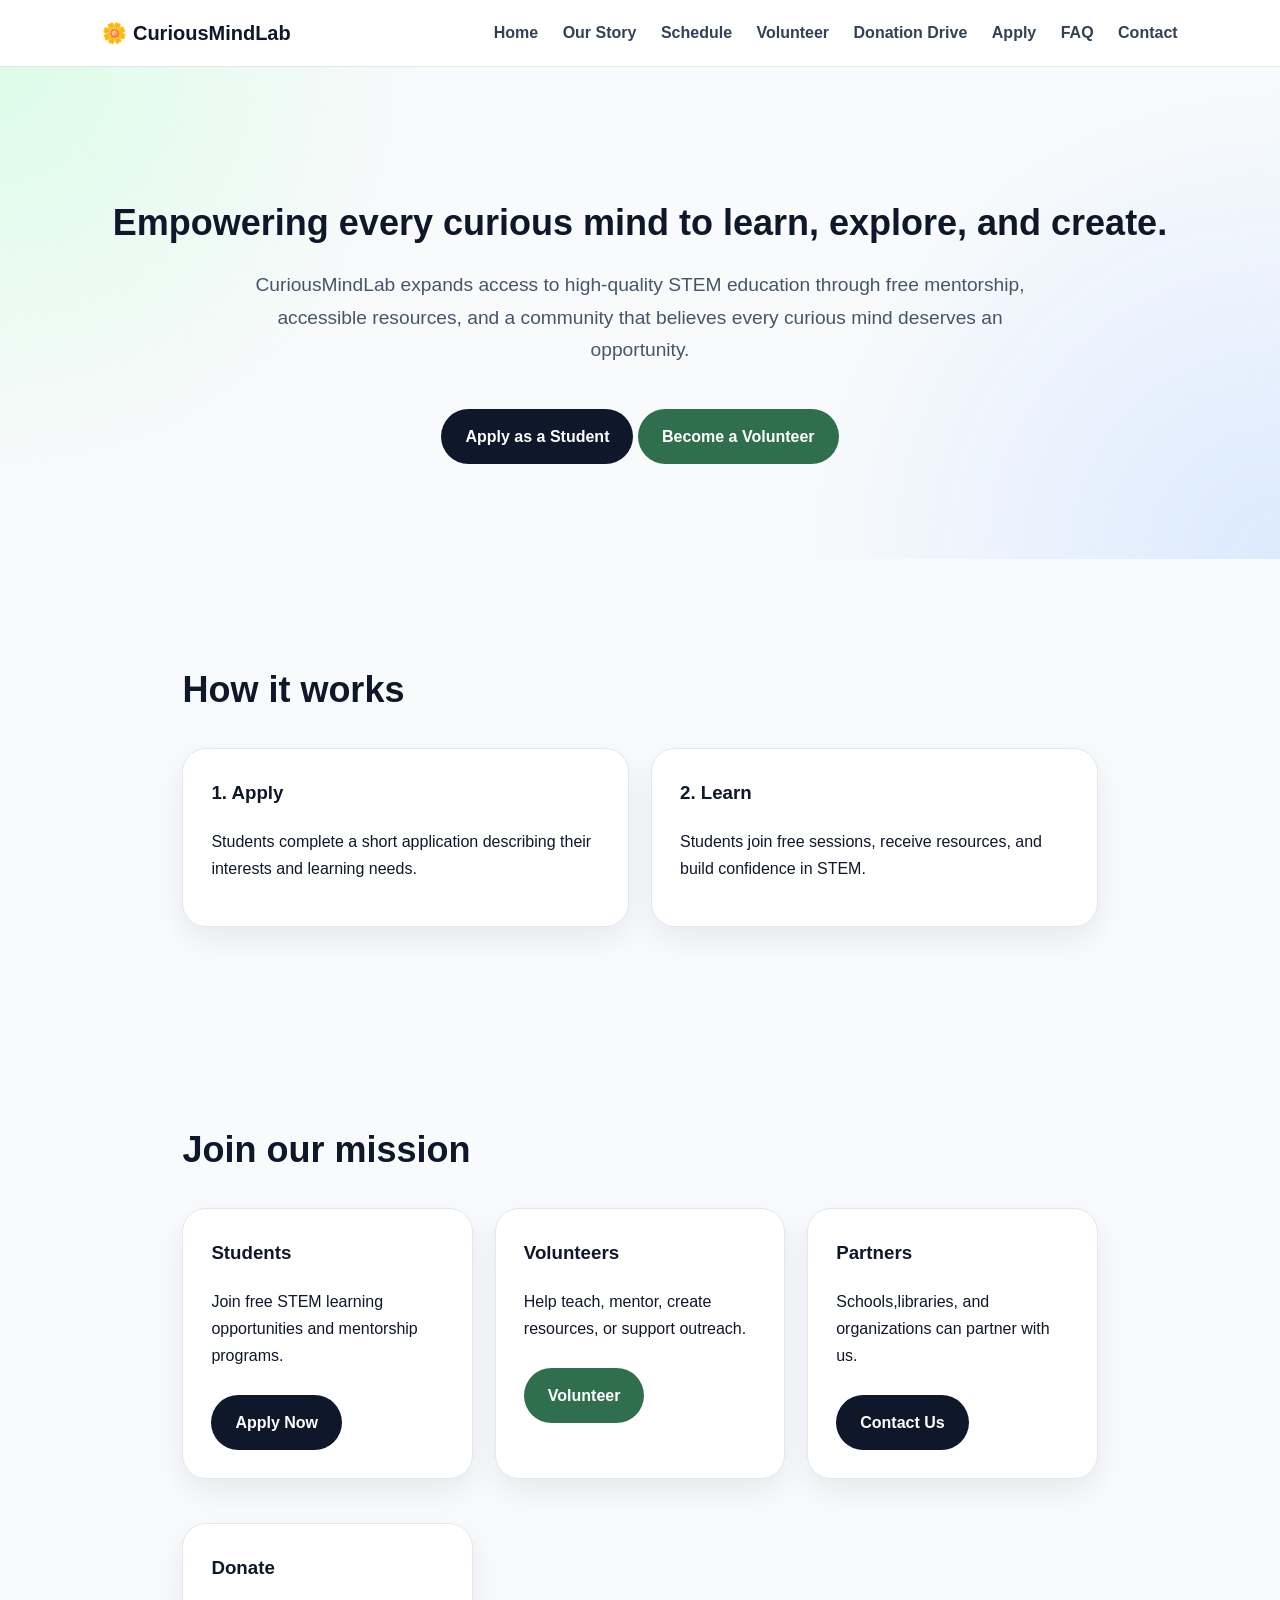
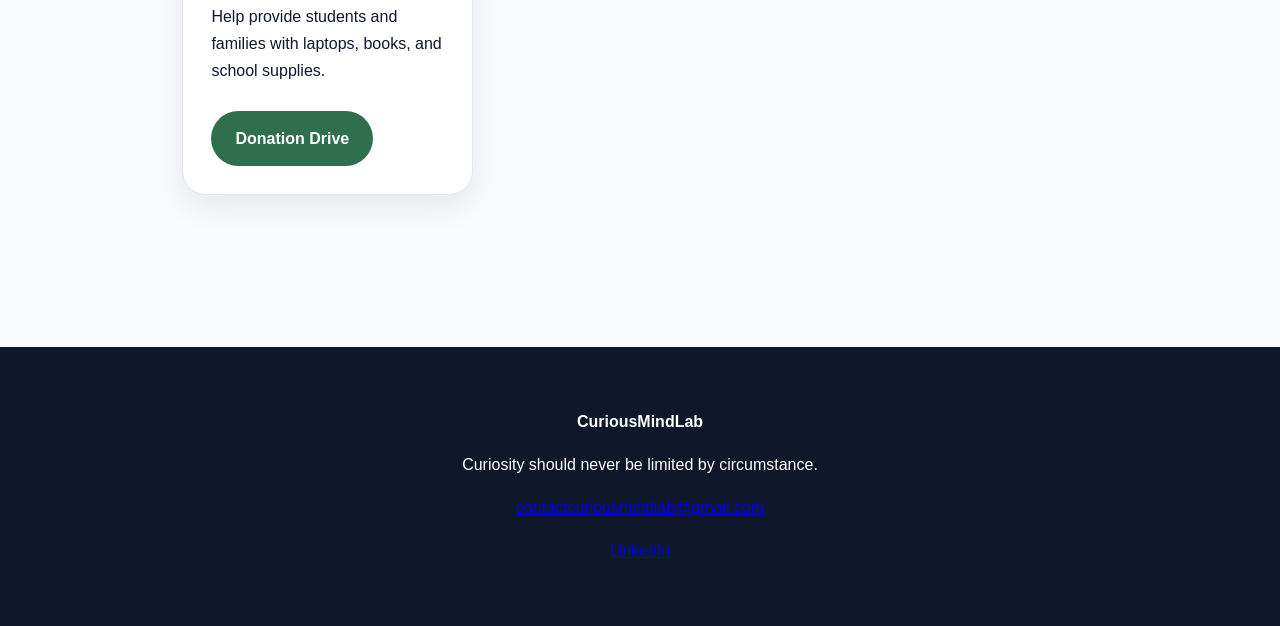
==== index.html @ 794e4cc2 "Update index.html" ====
<!DOCTYPE html>
<html lang="en">
<head>
  <meta charset="UTF-8">
  <meta name="viewport" content="width=device-width, initial-scale=1.0">
  <title>CuriousMindLab</title>
  <link rel="stylesheet" href="style.css">
</head>
<body>

<nav>
  <a class="logo" href="index.html">🌼 CuriousMindLab</a>
  <button class="menu-btn" onclick="toggleMenu()">☰</button>
  <div class="nav-links" id="navLinks">
    <a href="index.html">Home</a>
    <a href="about.html">Our Story</a>
    <a href="schedule.html">Schedule</a>
    <a href="volunteer.html">Volunteer</a>
    <a href="donate.html">Donation Drive</a>
    <a href="signup.html">Apply</a>
    <a href="faq.html">FAQ</a>
    <a href="contact.html">Contact</a>
  </div>
</nav>

<div class="hero">
  <h2> Empowering every curious mind to learn, explore, and create.</h2>
  <p>
    CuriousMindLab expands access to high-quality STEM education through free
    mentorship, accessible resources, and a community that believes every curious
    mind deserves an opportunity.
  </p>
  <a class="btn" href="https://forms.gle/caMmBNSW3dNx5VDV8" target="_blank">Apply as a Student</a>
  <a class="btn green" href="https://forms.gle/sJ379AuczvffEJZz8" target="_blank">Become a Volunteer</a>
</div>

<section>
  <h2>How it works</h2>
  <div class="grid">
    <div class="card"><h3>1. Apply</h3><p>Students complete a short application describing their interests and learning needs.</p></div>
    <div class="card"><h3>2. Learn</h3><p>Students join free sessions, receive resources, and build confidence in STEM.</p></div>
  </div>
</section>

<section>
  <h2>Join our mission</h2>
  <div class="grid">
    <div class="card">
      <h3>Students</h3>
      <p>Join free STEM learning opportunities and mentorship programs.</p>
      <a class="btn" href="https://forms.gle/caMmBNSW3dNx5VDV8" target="_blank">Apply Now</a>
    </div>
    <div class="card">
      <h3>Volunteers</h3>
      <p>Help teach, mentor, create resources, or support outreach.</p>
      <a class="btn green" href="https://forms.gle/sJ379AuczvffEJZz8" target="_blank">Volunteer</a>
    </div>
    <div class="card">
      <h3>Partners</h3>
      <p>Schools,libraries, and organizations can partner with us.</p>
      <a class="btn" href="contact.html">Contact Us</a>
    </div>
    <div class="card">
      <h3>Donate</h3>
      <p>Help provide students and families with laptops, books, and school supplies.</p>
      <a class="btn green" href="donate.html">Donation Drive</a>
    </div>
  </div>
</section>

<footer>
  <p><strong>CuriousMindLab</strong></p>
  <p>Curiosity should never be limited by circumstance.</p>
  <p>
    <a href="mailto:contactcuriousmindlab@gmail.com">
      contactcuriousmindlab@gmail.com
    </a>
  </p>
  <p>
    <a
      href="https://www.linkedin.com/company/curiousmindlab/"
      target="_blank"
      rel="noopener noreferrer"
    >
      LinkedIn
    </a>
  </p>
</footer>

<script src="script.js"></script>
</body>
</html>
---- style.css ----
*{box-sizing:border-box}
body{margin:0;font-family:Arial,sans-serif;background:#f8fafc;color:#0f172a;line-height:1.7}
.banner{background:#0f172a;color:white;text-align:center;padding:12px 16px;font-weight:700}
nav{background:white;border-bottom:1px solid #e2e8f0;padding:16px 8%;display:flex;justify-content:space-between;align-items:center;position:sticky;top:0;z-index:100}
.logo{font-weight:900;font-size:1.25rem;color:#0f172a;text-decoration:none}
.nav-links a{margin-left:20px;text-decoration:none;color:#334155;font-weight:700}
.menu-btn{display:none;background:none;border:none;font-size:1.8rem;cursor:pointer}
.hero{padding:95px 8%;text-align:center;background:radial-gradient(circle at top left,#dcfce7,transparent 30%),radial-gradient(circle at bottom right,#dbeafe,transparent 35%),#f8fafc}
.hero h1{font-size:clamp(2.7rem,7vw,5.6rem);line-height:1.04;margin:0 0 24px;letter-spacing:-2px}
.hero p{max-width:820px;margin:0 auto 32px;font-size:1.2rem;color:#475569}
section,.container{max-width:1120px;margin:auto;padding:70px 8%}
h1{font-size:3rem;line-height:1.1}
h2{font-size:2.25rem;margin-bottom:16px}
.btn{display:inline-block;padding:14px 24px;border-radius:999px;background:#0f172a;color:white;text-decoration:none;font-weight:800;margin-top:10px}
.btn.green{background:#2f6f4e}
.grid{display:grid;grid-template-columns:repeat(auto-fit,minmax(230px,1fr));gap:22px;margin-top:28px}
.card{background:white;padding:28px;border-radius:24px;border:1px solid #e2e8f0;box-shadow:0 12px 30px rgba(15,23,42,.07);margin-bottom:22px}
.card h3{margin-top:0}
footer{background:#0f172a;color:white;text-align:center;padding:45px 8%;margin-top:60px}
@media(max-width:768px){
nav{padding:15px 6%}
.menu-btn{display:block}
.nav-links{display:none;position:absolute;top:60px;left:0;width:100%;background:white;border-bottom:1px solid #e2e8f0;padding:18px 0;text-align:center}
.nav-links.active{display:block}
.nav-links a{display:block;margin:14px 0}
.hero{padding:70px 6%}
.hero h1{font-size:2.6rem}
.hero p{font-size:1.05rem}
section,.container{padding:50px 6%}
h1{font-size:2.4rem}
h2{font-size:1.9rem}
.btn{display:block;width:100%;max-width:320px;margin:12px auto;text-align:center}
}
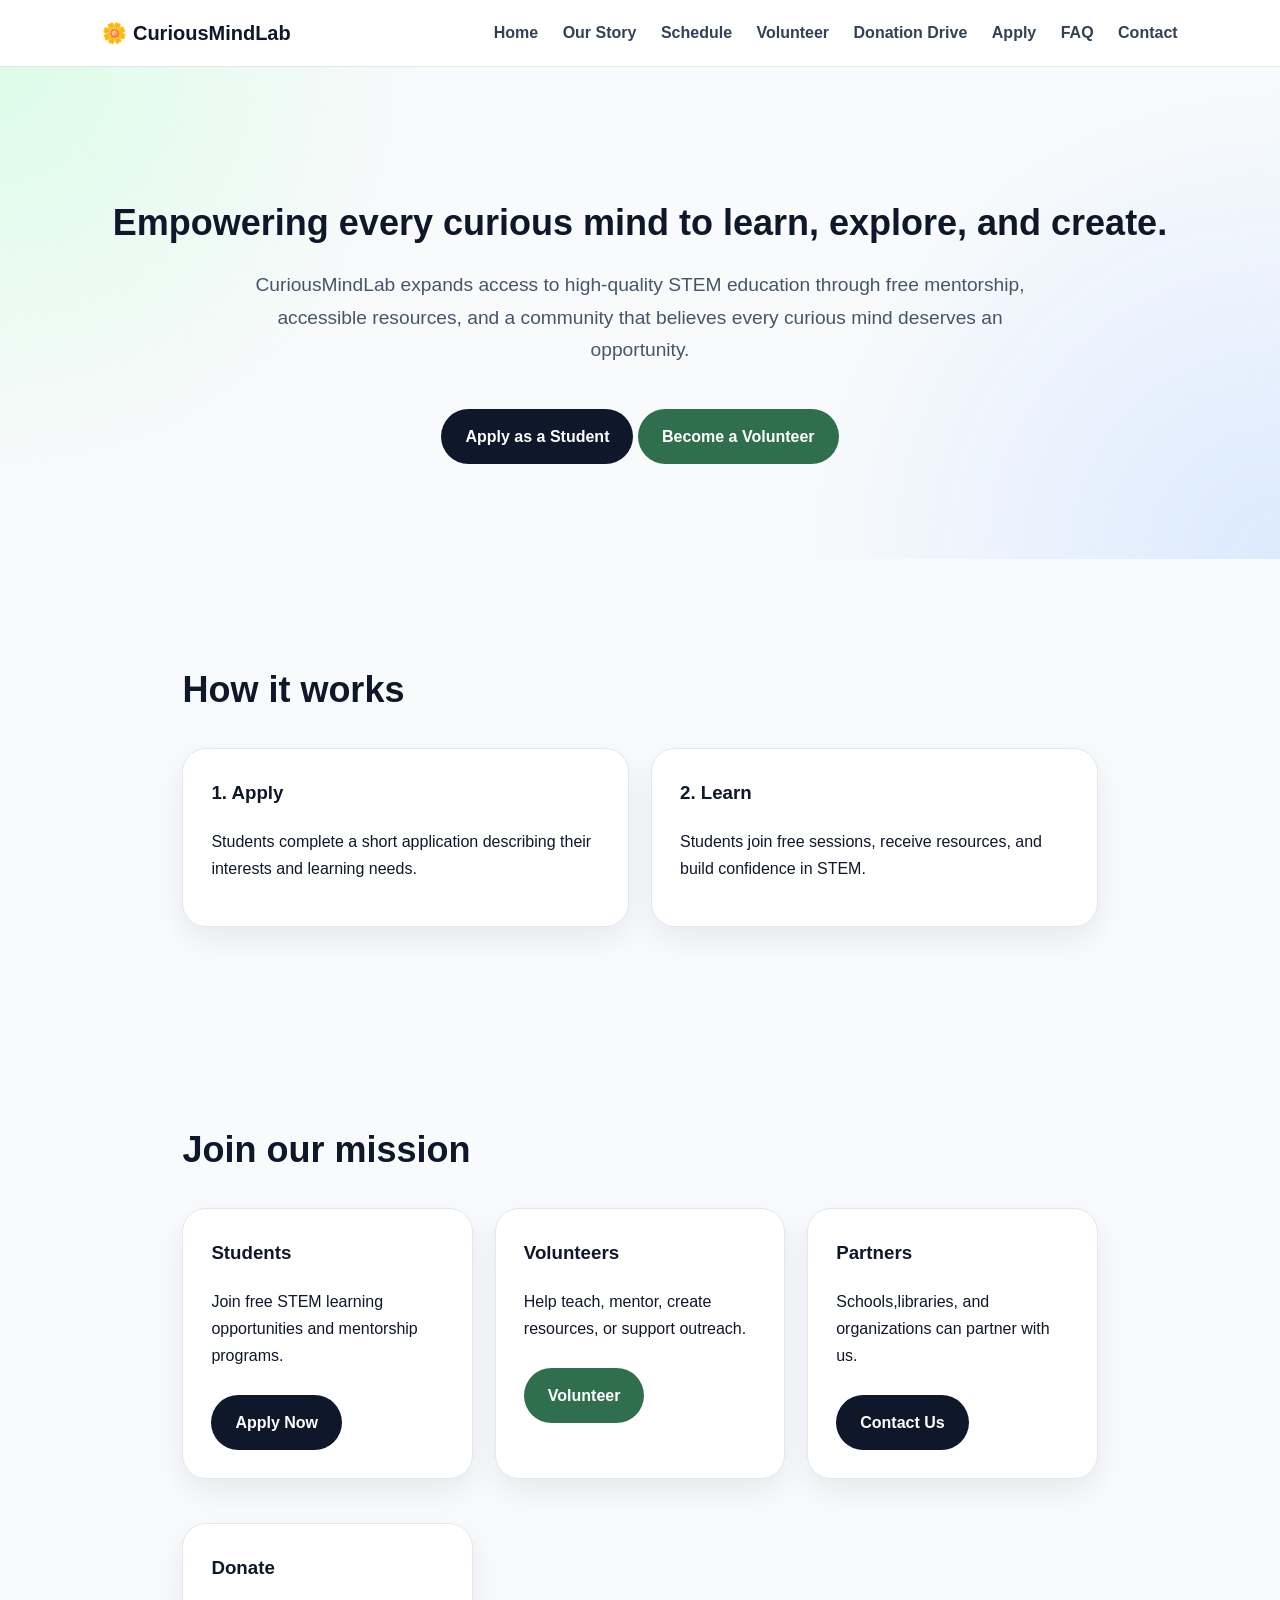
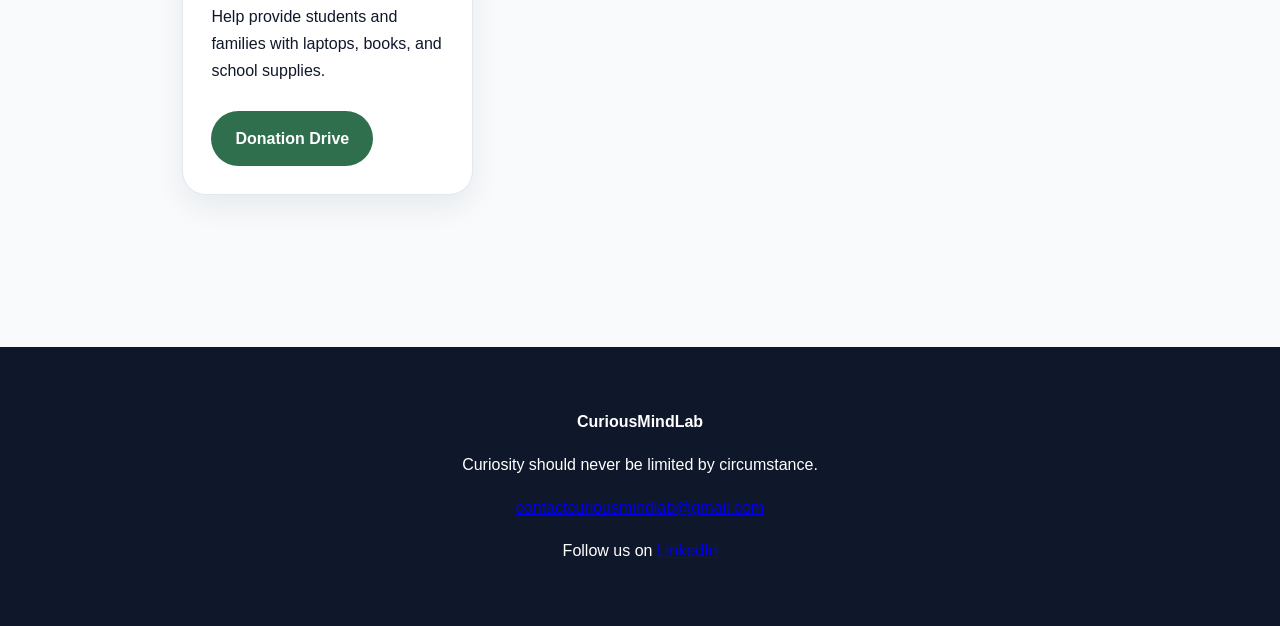
==== commit d2c0ef89: "Update LinkedIn link formatting in footer" ====
--- a/index.html
+++ b/index.html
@@ -77,14 +77,15 @@
     </a>
   </p>
   <p>
-    <a
-      href="https://www.linkedin.com/company/curiousmindlab/"
-      target="_blank"
-      rel="noopener noreferrer"
-    >
-      LinkedIn
-    </a>
-  </p>
+  Follow us on
+  <a
+    href="https://www.linkedin.com/company/curiousmindlab/"
+    target="_blank"
+    rel="noopener noreferrer"
+  >
+    LinkedIn
+  </a>
+</p>
 </footer>
 
 <script src="script.js"></script>
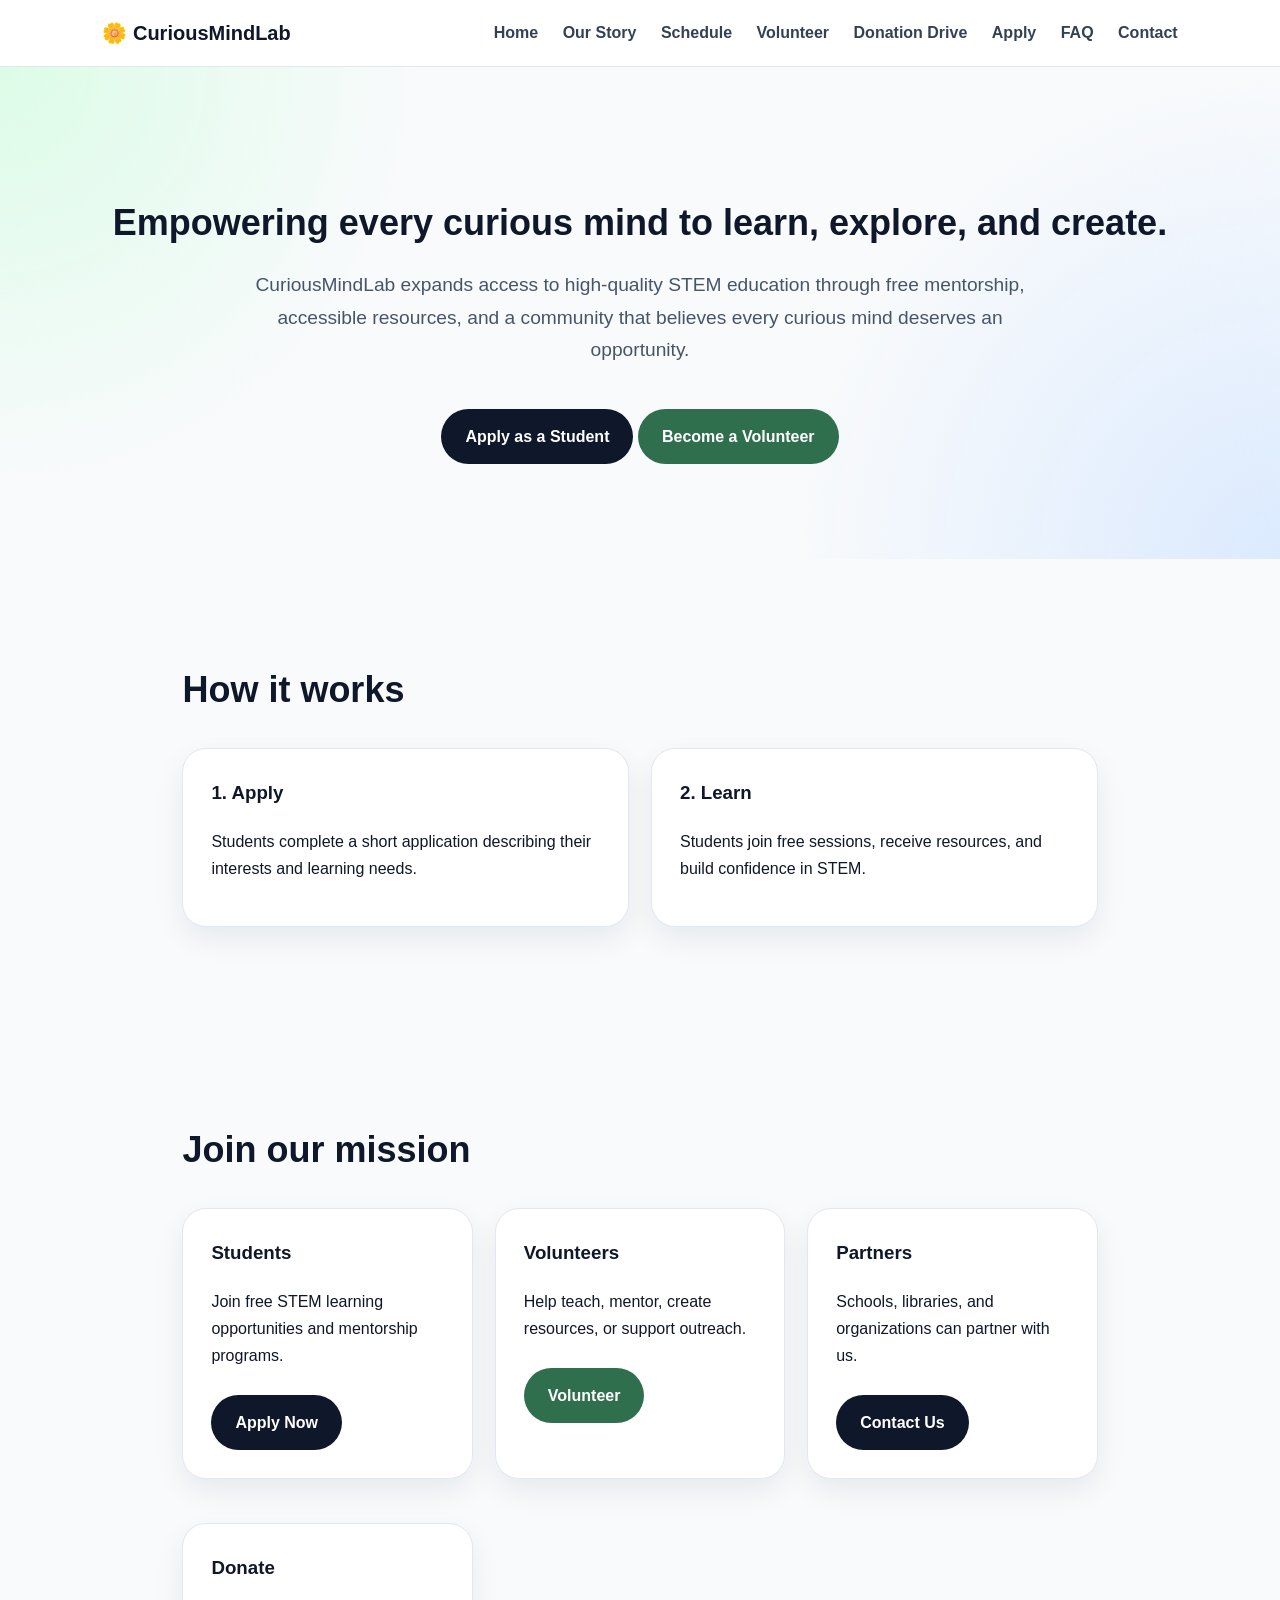
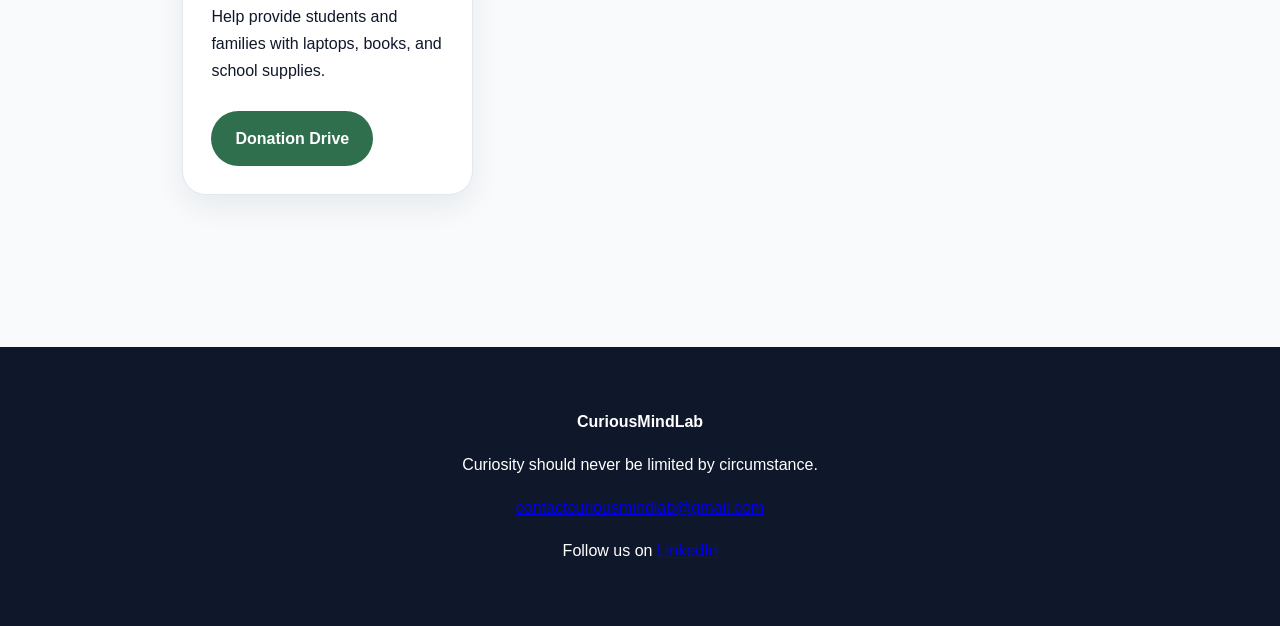
==== commit 544ae9b0: "Fix spacing in partners description paragraph" ====
--- a/index.html
+++ b/index.html
@@ -30,7 +30,7 @@
     mentorship, accessible resources, and a community that believes every curious
     mind deserves an opportunity.
   </p>
-  <a class="btn" href="https://forms.gle/caMmBNSW3dNx5VDV8" target="_blank">Apply as a Student</a>
+  <a class="btn" href="https://forms.gle/2xfZHjqkMkYTVEiT9" target="_blank">Apply as a Student</a>
   <a class="btn green" href="https://forms.gle/sJ379AuczvffEJZz8" target="_blank">Become a Volunteer</a>
 </div>
 
@@ -48,7 +48,7 @@
     <div class="card">
       <h3>Students</h3>
       <p>Join free STEM learning opportunities and mentorship programs.</p>
-      <a class="btn" href="https://forms.gle/caMmBNSW3dNx5VDV8" target="_blank">Apply Now</a>
+      <a class="btn" href="https://forms.gle/vCegKEQK5pZATJHg9" target="_blank">Apply Now</a>
     </div>
     <div class="card">
       <h3>Volunteers</h3>
@@ -57,7 +57,7 @@
     </div>
     <div class="card">
       <h3>Partners</h3>
-      <p>Schools,libraries, and organizations can partner with us.</p>
+      <p>Schools, libraries, and organizations can partner with us.</p>
       <a class="btn" href="contact.html">Contact Us</a>
     </div>
     <div class="card">
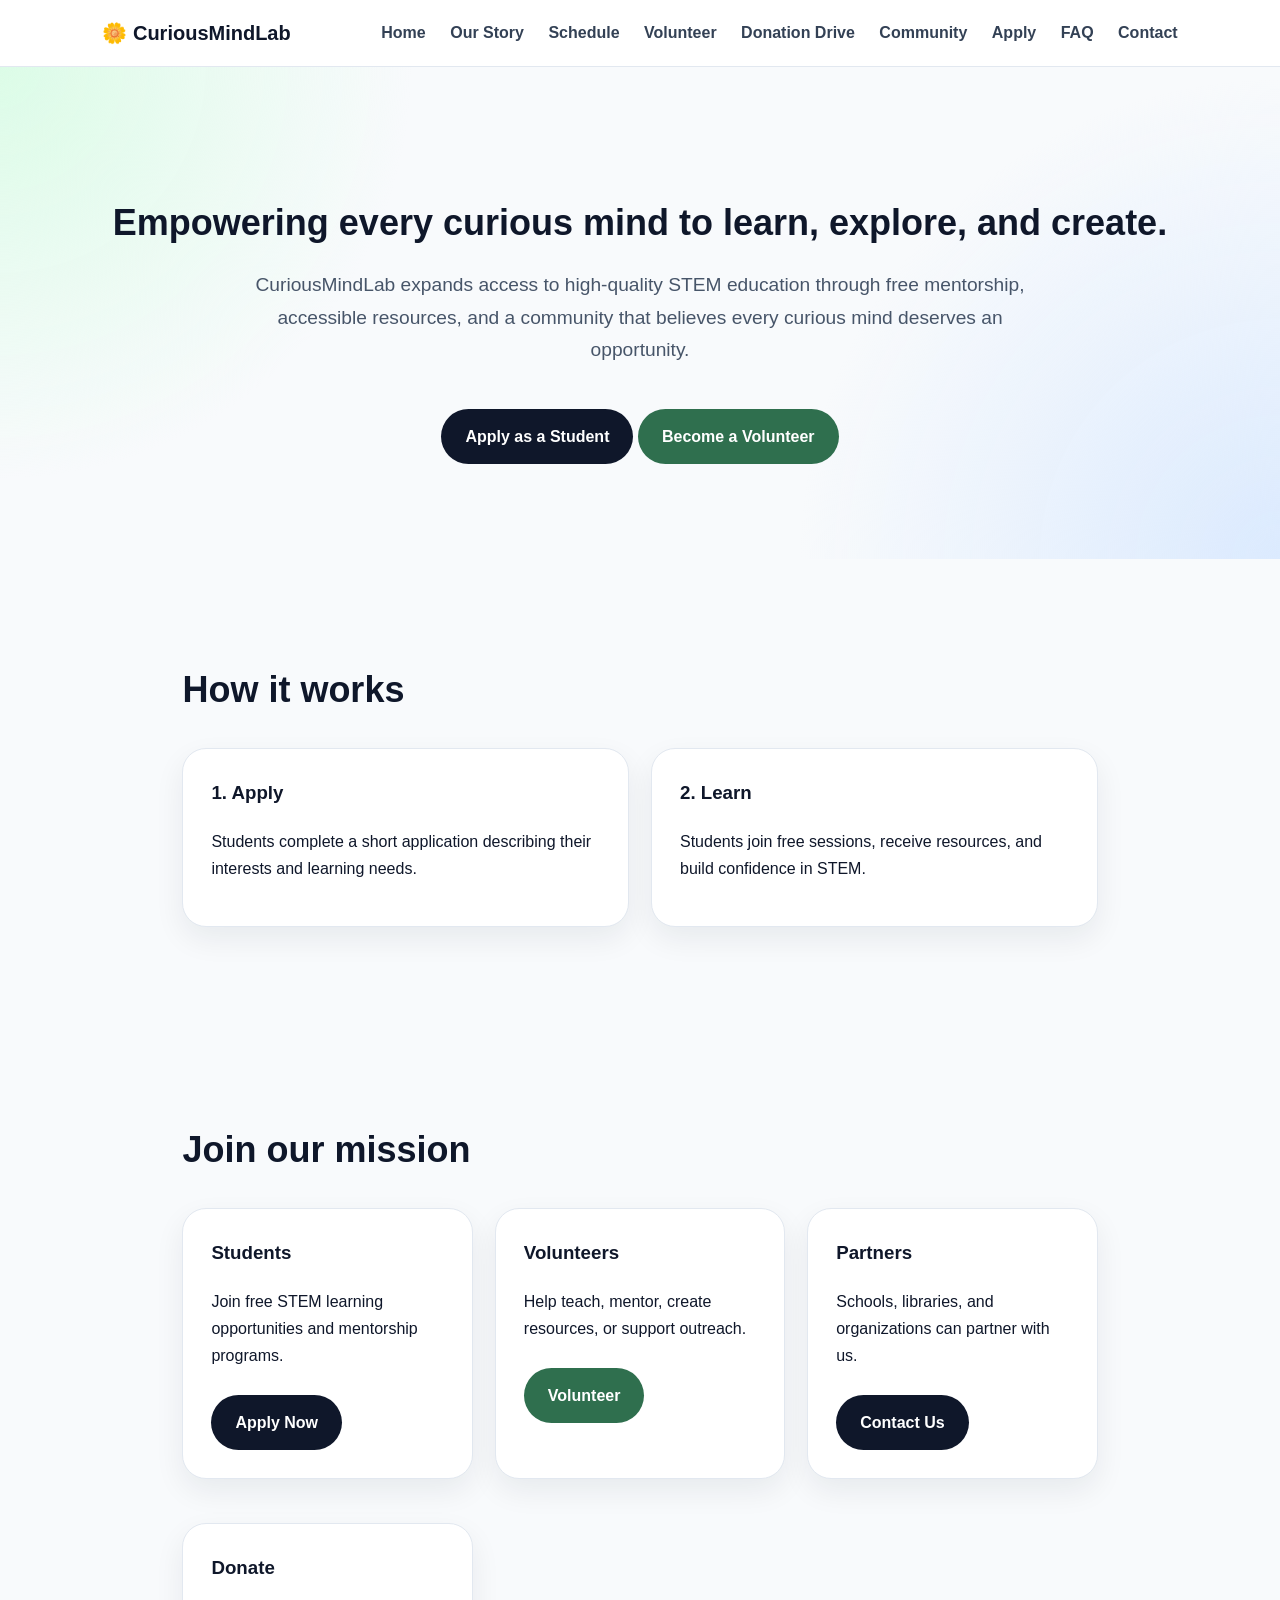
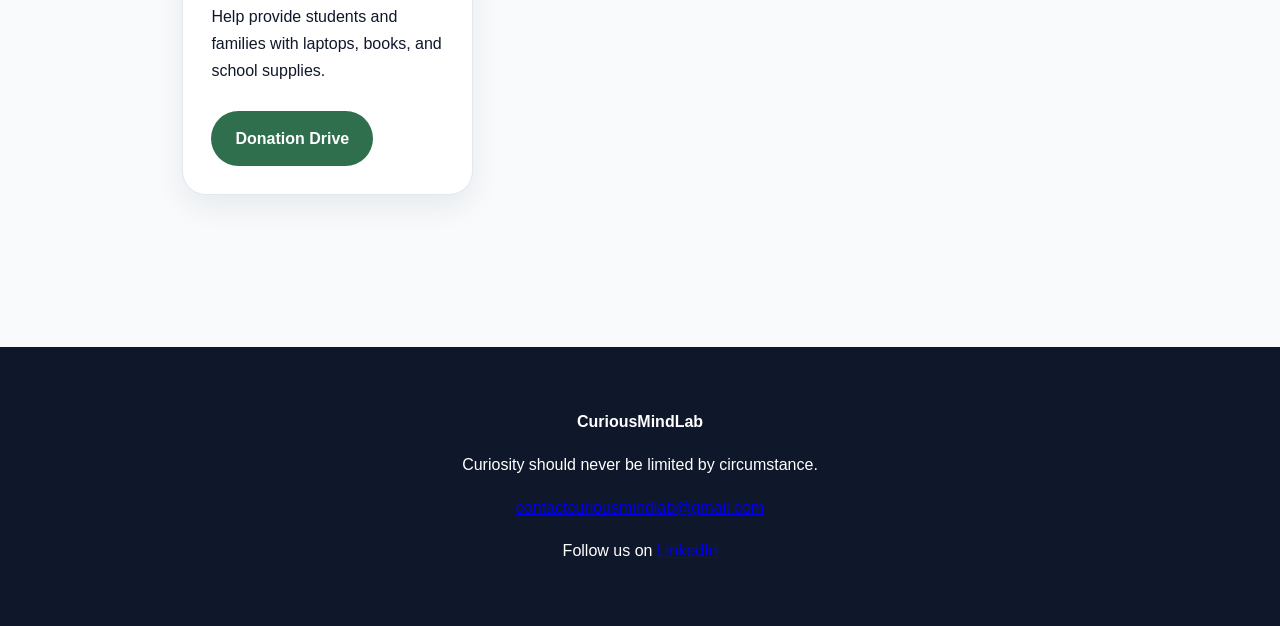
==== commit 00027c54: "Update links for Community and Contact pages" ====
--- a/index.html
+++ b/index.html
@@ -17,6 +17,7 @@
     <a href="schedule.html">Schedule</a>
     <a href="volunteer.html">Volunteer</a>
     <a href="donate.html">Donation Drive</a>
+    <a href="community.html">Community</a>
     <a href="signup.html">Apply</a>
     <a href="faq.html">FAQ</a>
     <a href="contact.html">Contact</a>
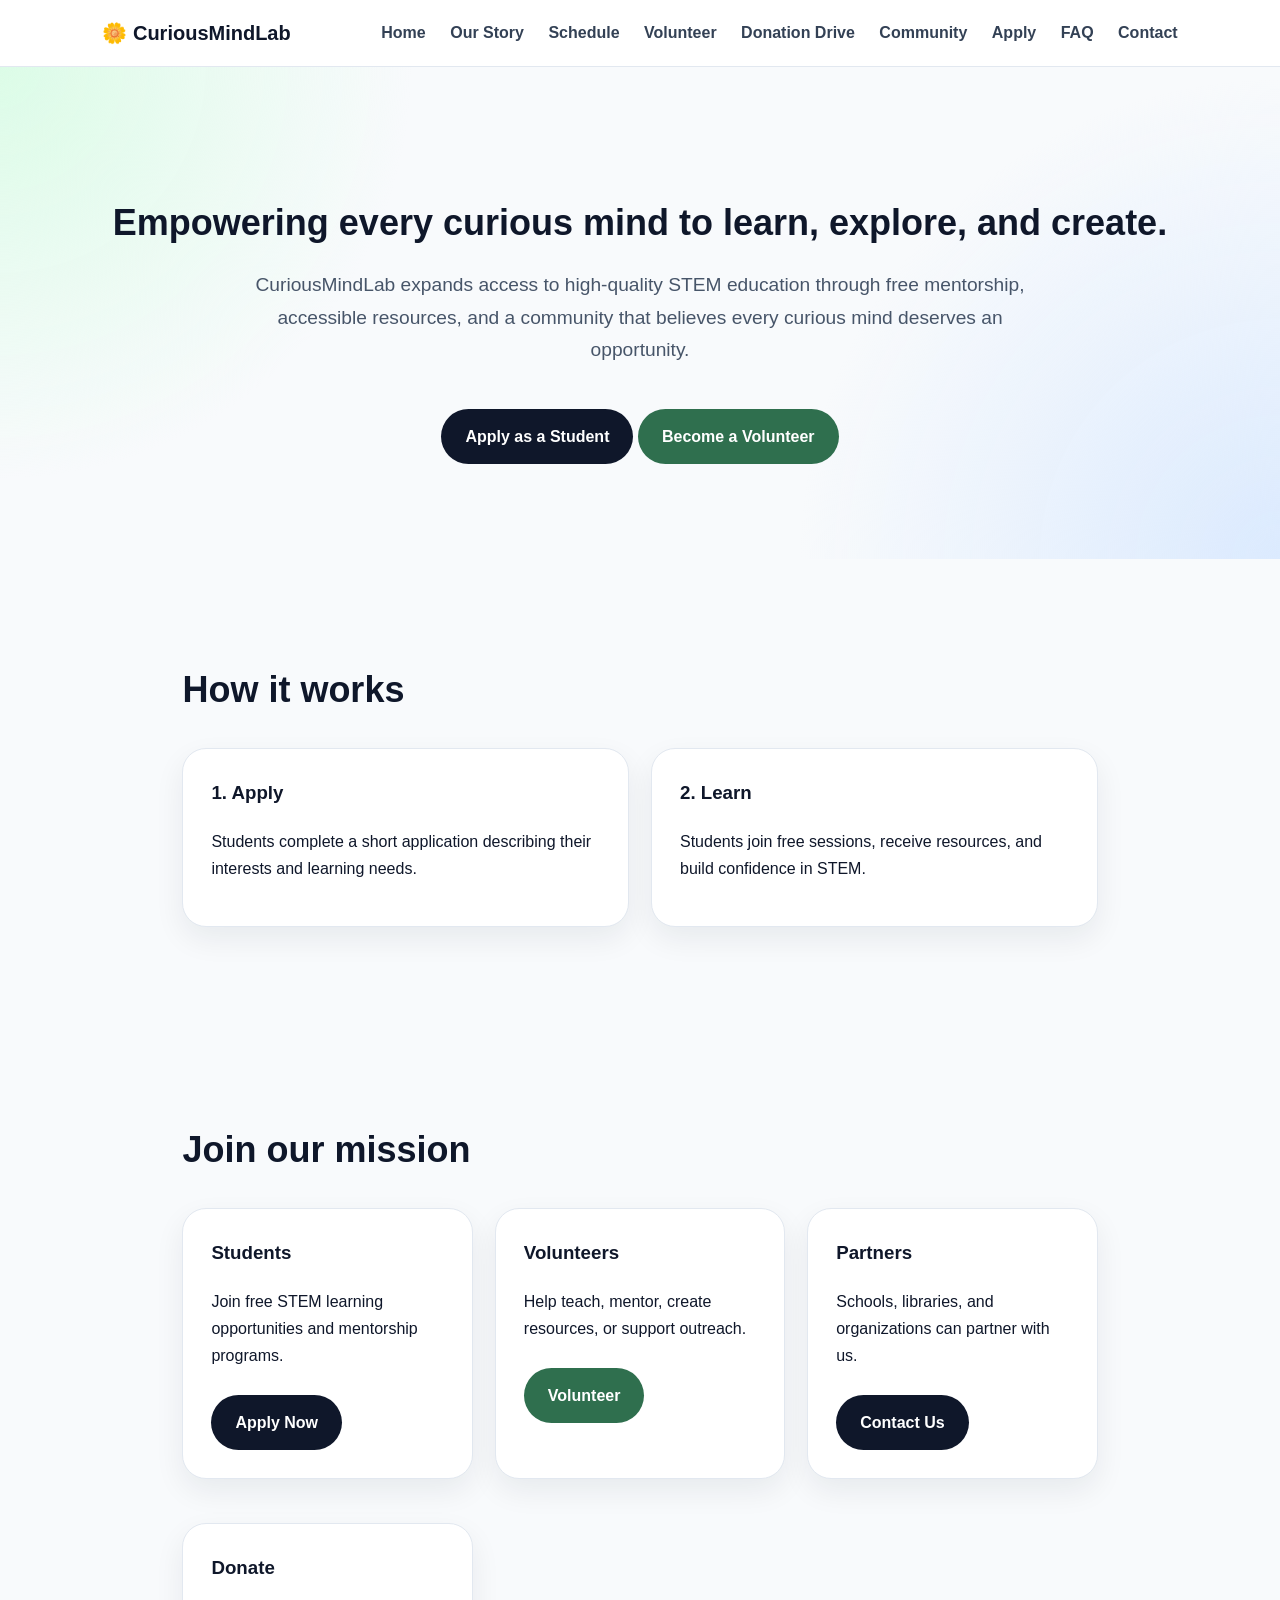
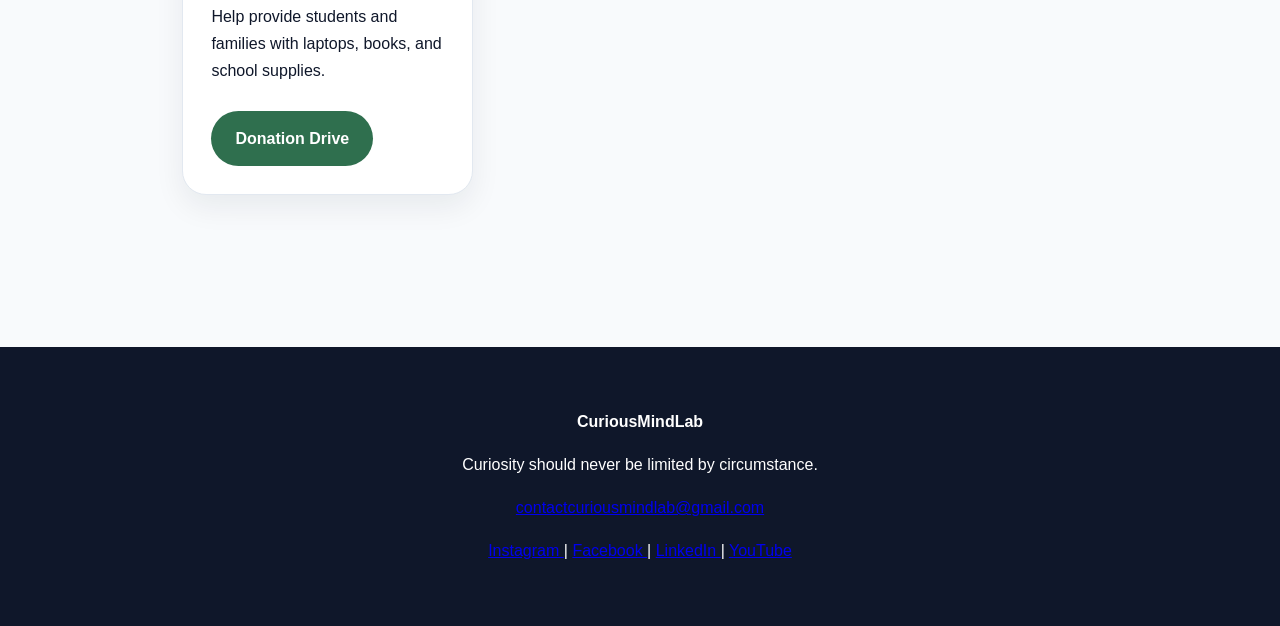
==== commit cc73761e: "Update footer with social media links" ====
--- a/index.html
+++ b/index.html
@@ -69,25 +69,53 @@
   </div>
 </section>
 
-<footer>
+
+ <footer>
   <p><strong>CuriousMindLab</strong></p>
+
   <p>Curiosity should never be limited by circumstance.</p>
+
   <p>
     <a href="mailto:contactcuriousmindlab@gmail.com">
       contactcuriousmindlab@gmail.com
     </a>
   </p>
+
   <p>
-  Follow us on
-  <a
-    href="https://www.linkedin.com/company/curiousmindlab/"
-    target="_blank"
-    rel="noopener noreferrer"
-  >
-    LinkedIn
-  </a>
-</p>
+    <a
+      href="https://www.instagram.com/contactcuriousmindlab/"
+      target="_blank"
+      rel="noopener noreferrer"
+    >
+      Instagram
+    </a>
+    |
+    <a
+      href="https://www.facebook.com/CuriousMindLab.org/"
+      target="_blank"
+      rel="noopener noreferrer"
+    >
+      Facebook
+    </a>
+    |
+    <a
+      href="https://www.linkedin.com/company/curiousmindlab/"
+      target="_blank"
+      rel="noopener noreferrer"
+    >
+      LinkedIn
+    </a>
+    |
+    <a
+      href="https://www.youtube.com/@CuriousMindLabOrg"
+      target="_blank"
+      rel="noopener noreferrer"
+    >
+      YouTube
+    </a>
+  </p>
 </footer>
+
 
 <script src="script.js"></script>
 </body>
